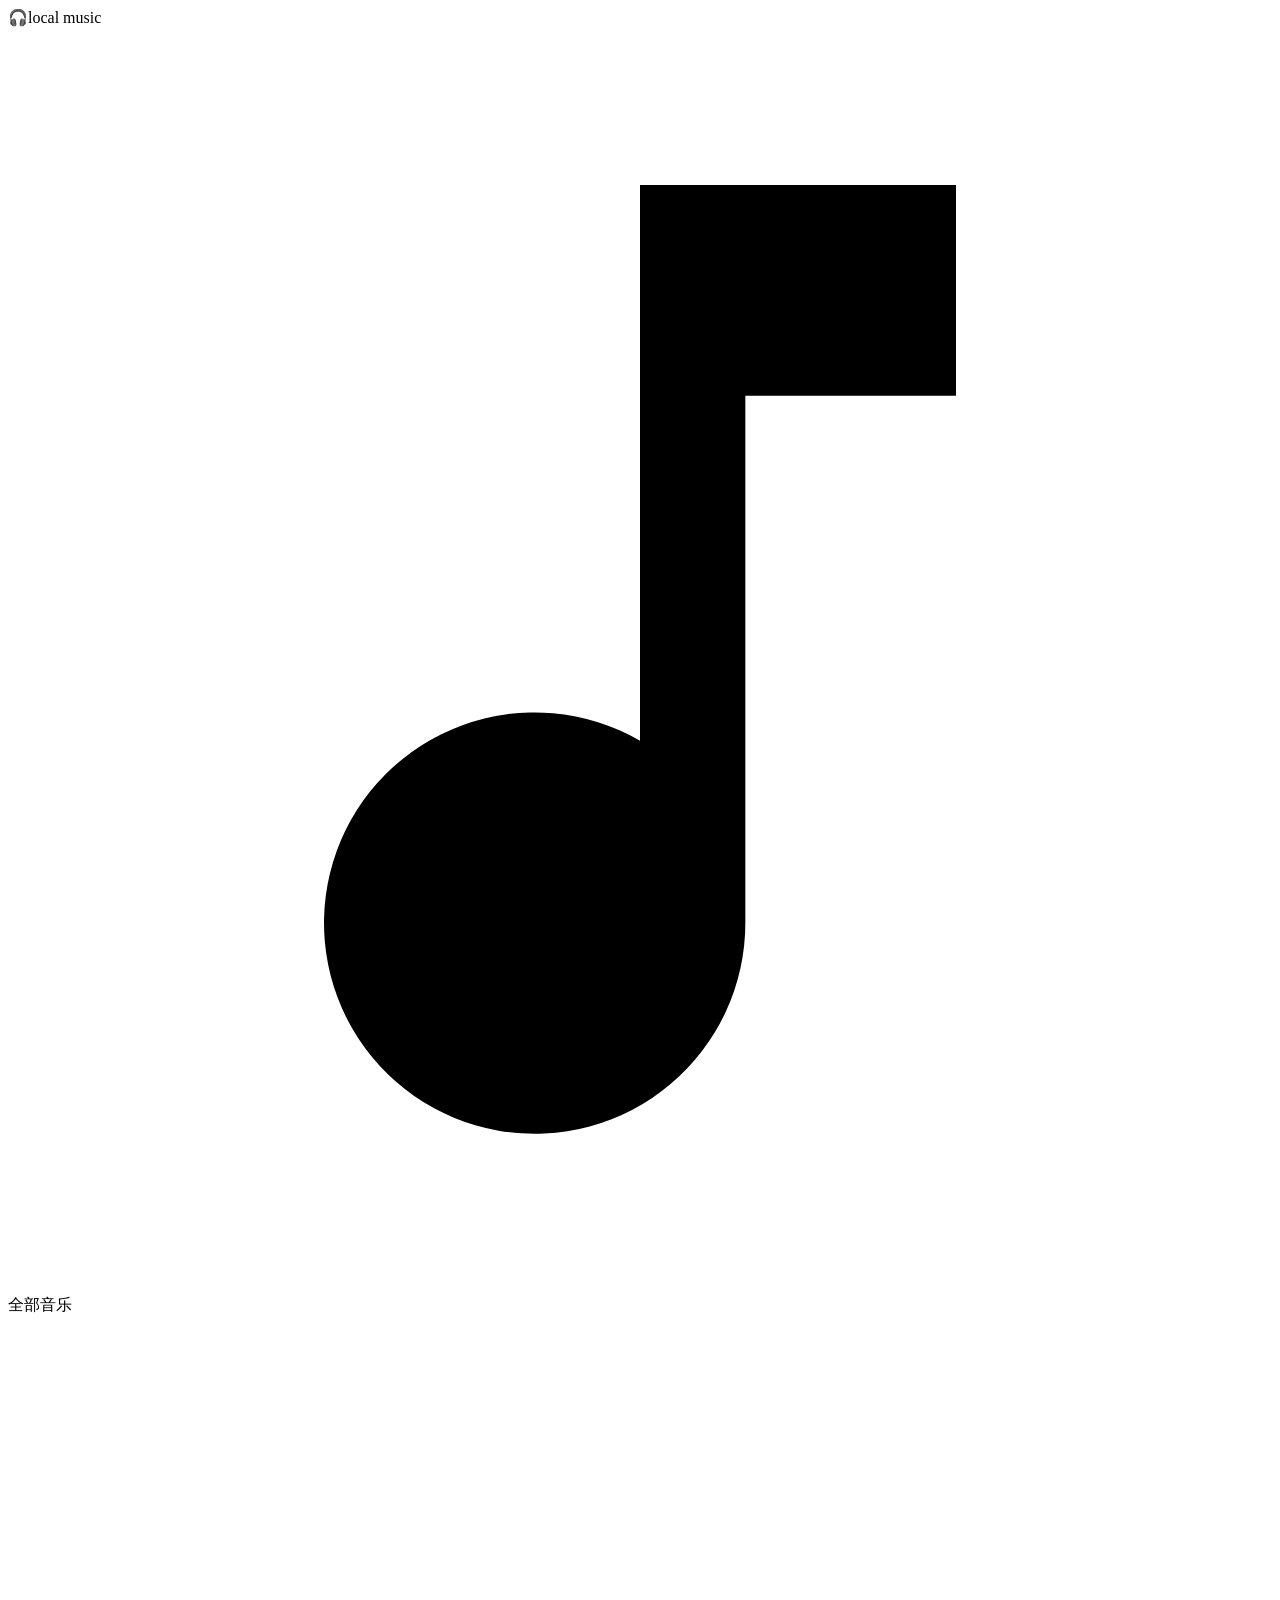
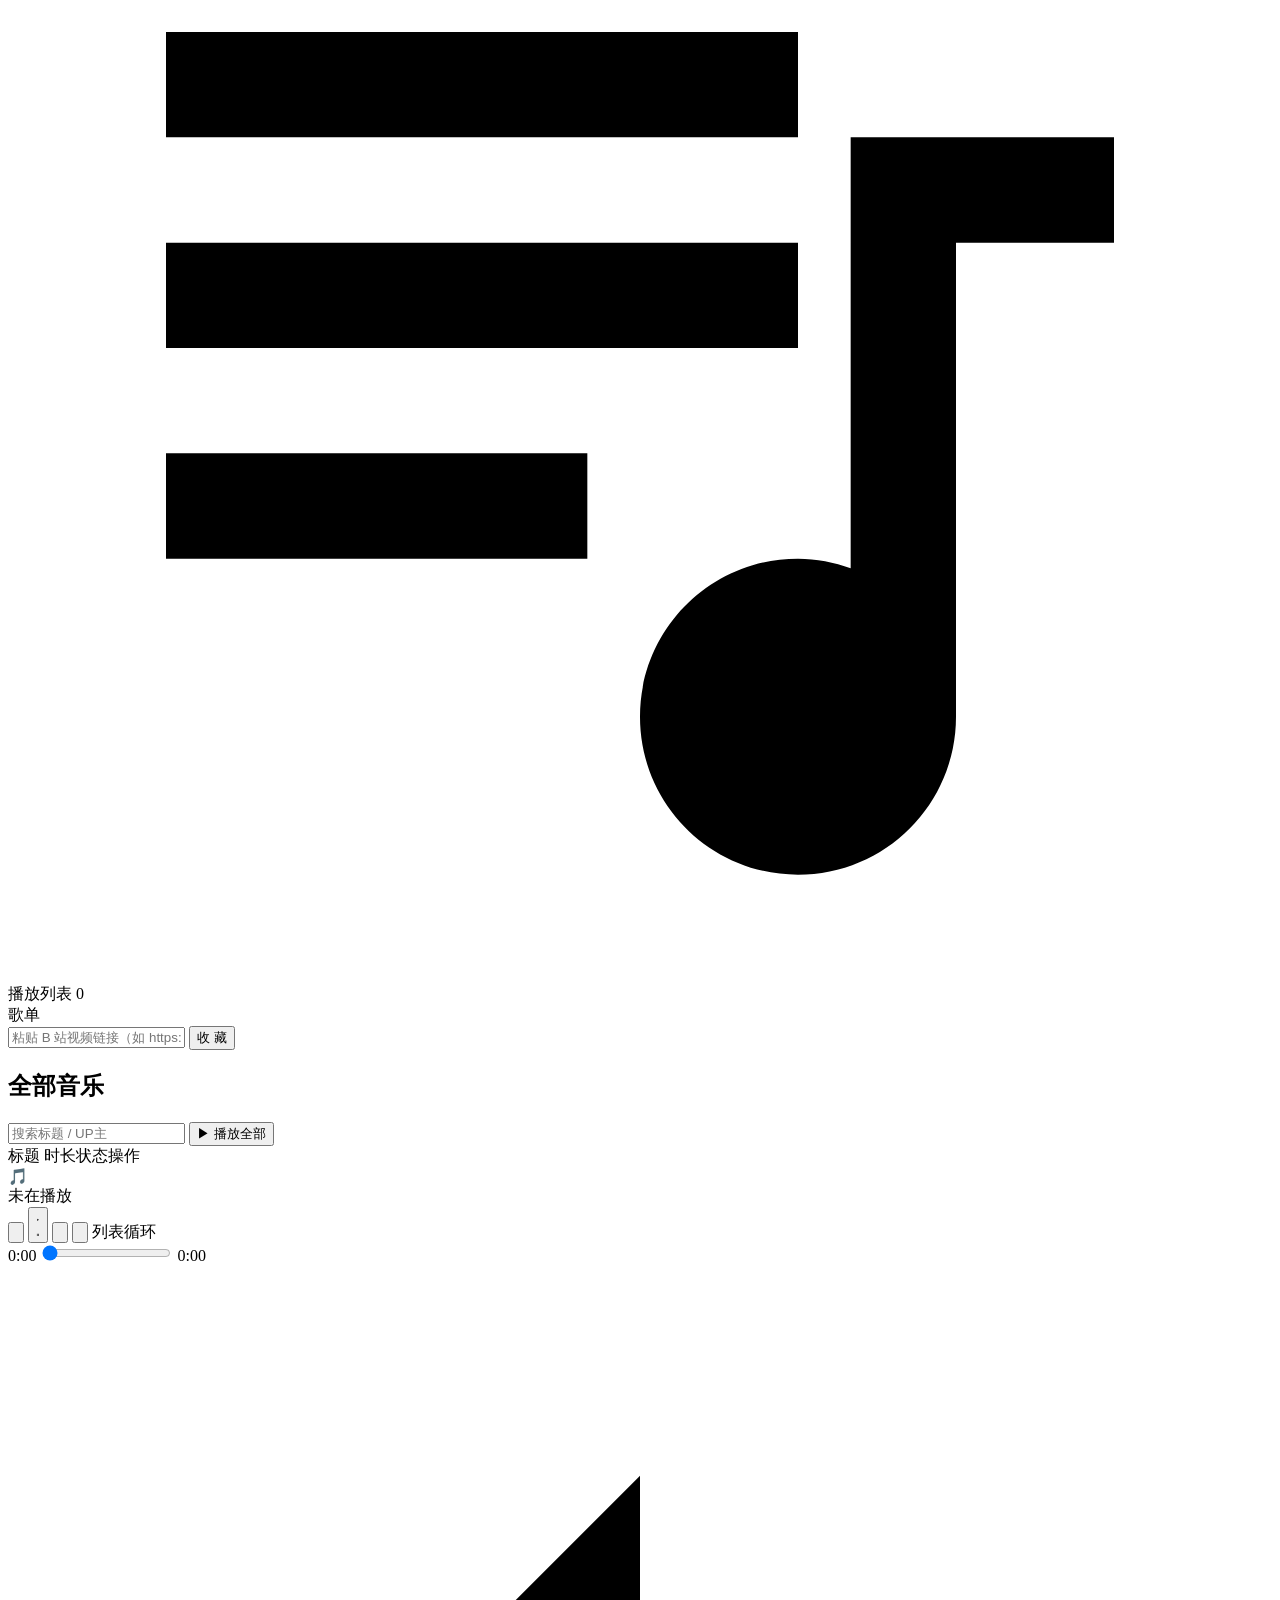
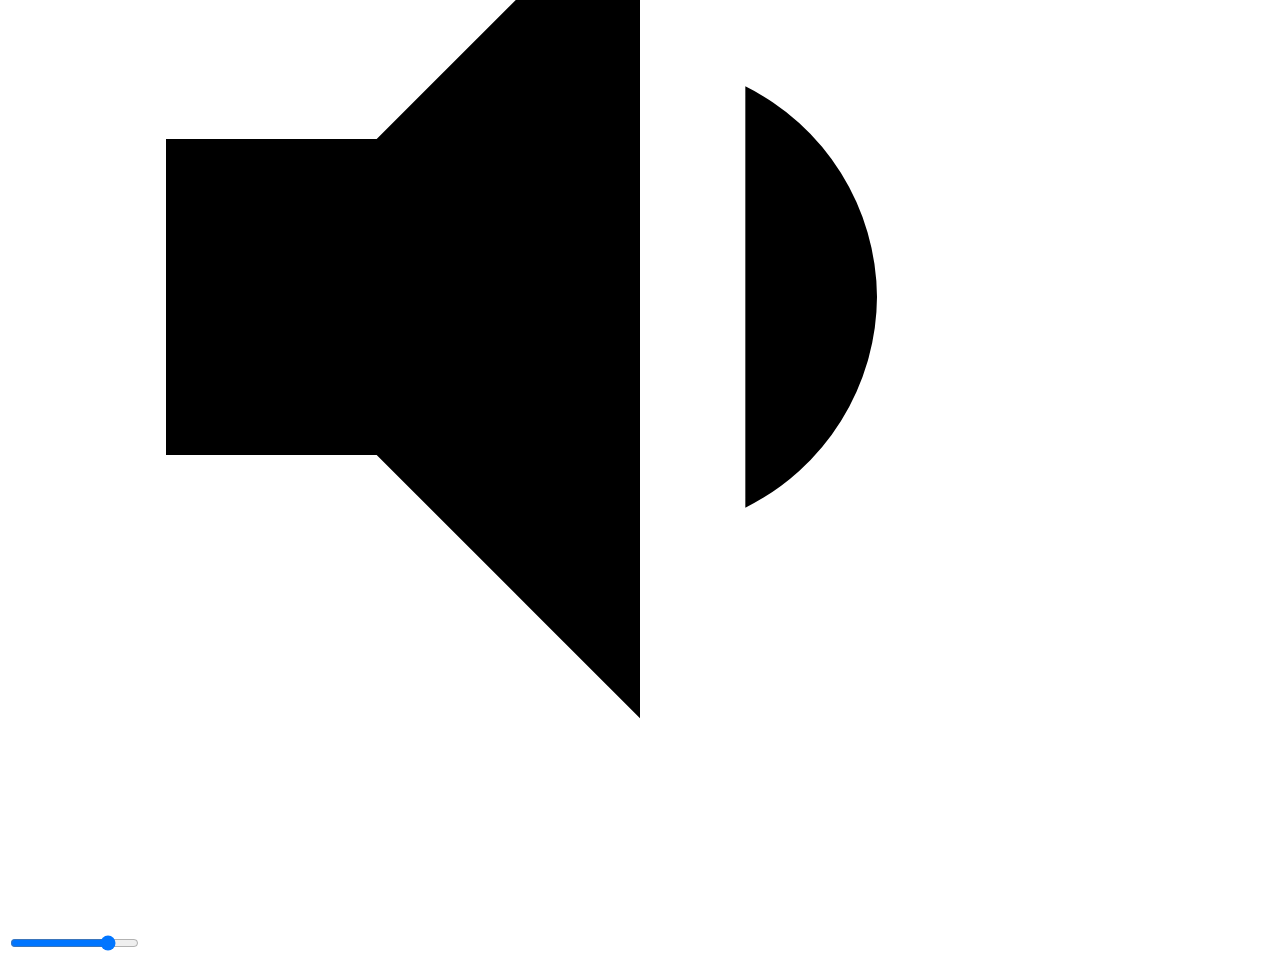
==== static/index.html @ db8c0abe "feat: 子视频链接也能识别所属合集，可一键收齐其余分P 起因：粘贴 BVxxx?p=56 这类单集链接时，yt-dlp 只吐出 1 条 entry， 而 add_tracks 用 `len(ent" ====
<!DOCTYPE html>
<html lang="zh-CN">
<head>
<meta charset="UTF-8">
<meta name="viewport" content="width=device-width, initial-scale=1.0">
<title>local music · 半本地音乐播放器</title>
<link rel="stylesheet" href="/style.css?v=12">
<link rel="icon" href="data:image/svg+xml,%3Csvg xmlns='http://www.w3.org/2000/svg' viewBox='0 0 100 100'%3E%3Ctext y='.9em' font-size='90'%3E🎧%3C/text%3E%3C/svg%3E">
</head>
<body>
<div id="app">
  <!-- 侧边栏 -->
  <aside>
    <div class="logo"><span class="logo-icon">🎧</span>local music</div>
    <nav id="sidebar-nav">
      <div class="nav-item" data-view="all">
        <svg viewBox="0 0 24 24"><path d="M12 3v10.55A4 4 0 1 0 14 17V7h4V3h-6z"/></svg>
        全部音乐
      </div>
      <div class="nav-item" data-view="queue">
        <svg viewBox="0 0 24 24"><path d="M15 6H3v2h12V6zm0 4H3v2h12v-2zM3 16h8v-2H3v2zm13-8v8.18c-.31-.11-.65-.18-1-.18-1.66 0-3 1.34-3 3s1.34 3 3 3 3-1.34 3-3V10h3V8h-5z"/></svg>
        播放列表
        <span class="pl-count">0</span>
      </div>
      <div class="nav-sep">歌单</div>
      <div id="playlist-nav"></div>
    </nav>
  </aside>

  <!-- 主区域 -->
  <main>
    <header class="add-bar">
      <input id="url-input" type="text" placeholder="粘贴 B 站视频链接（如 https://www.bilibili.com/video/BVxxxx 或 b23.tv 短链）">
      <button id="btn-add">收 藏</button>
    </header>

    <div class="toolbar">
      <h2 id="view-title">全部音乐</h2>
      <span id="view-count" class="count"></span>
      <div class="toolbar-right">
        <input id="search-input" type="text" placeholder="搜索标题 / UP主">
        <button id="btn-play-all" class="primary-btn">▶ 播放全部</button>
      </div>
    </div>

    <div class="list-head">
      <span class="head-check"></span>
      <span style="width:44px"></span><span class="th-title">标题</span>
      <span class="th-dur">时长</span><span class="th-status">状态</span><span class="th-act">操作</span>
    </div>
    <div id="track-list" class="track-list"></div>
    <div id="empty-tip" class="empty-tip" hidden>
      <div class="empty-icon">🎵</div>
      <p>还没有收藏音乐</p>
      <p class="sub">把 B 站视频链接粘贴到上方，点「收藏」试试</p>
    </div>

    <!-- 多选操作栏 -->
    <div id="sel-bar" class="sel-bar" hidden>
      <span id="sel-count">已选 0 首</span>
      <div class="sel-acts">
        <button class="sel-btn" data-selact="play">▶ 播放选中</button>
        <button class="sel-btn" data-selact="download">⬇ 下载选中</button>
        <button class="sel-btn" data-selact="addpl">＋ 加入歌单</button>
        <button class="sel-btn ghost" data-selact="clear">取消选择</button>
      </div>
    </div>
  </main>

  <!-- 播放器（固定底部，网易云风格） -->
  <footer id="player">
    <div class="now-playing">
      <div id="np-cover" class="np-cover">🎵</div>
      <div class="np-meta">
        <div id="np-title">未在播放</div>
        <div id="np-artist"></div>
      </div>
    </div>
    <div class="player-center">
      <div class="controls">
        <button id="btn-prev" title="上一首"><svg viewBox="0 0 24 24"><path d="M6 6h2v12H6zm3.5 6l8.5 6V6z"/></svg></button>
        <button id="btn-play" class="play-btn" title="播放/暂停">
          <svg id="icon-play" viewBox="0 0 24 24"><path d="M8 5v14l11-7z"/></svg>
          <svg id="icon-pause" class="hide" viewBox="0 0 24 24"><path d="M6 5h4v14H6zM14 5h4v14h-4z"/></svg>
        </button>
        <button id="btn-next" title="下一首"><svg viewBox="0 0 24 24"><path d="M16 6h2v12h-2zM6 18l8.5-6L6 6z"/></svg></button>
        <button id="btn-mode" class="mode-btn" title="切换播放模式">
          <svg id="mode-icon" viewBox="0 0 24 24"><path d="M7 7h10v3l4-4-4-4v3H5v6h2V7zm10 10H7v-3l-4 4 4 4v-3h12v-6h-2v4z"/></svg>
        </button>
        <span id="mode-label">列表循环</span>
      </div>
      <div class="progress-row">
        <span id="time-cur">0:00</span>
        <input id="progress" type="range" min="0" max="1000" value="0">
        <span id="time-total">0:00</span>
      </div>
    </div>
    <div class="player-right">
      <svg class="vol-icon" viewBox="0 0 24 24"><path d="M3 9v6h4l5 5V4L7 9H3zm13.5 3a4.5 4.5 0 0 0-2.5-4v8a4.5 4.5 0 0 0 2.5-4z"/></svg>
      <input id="volume" type="range" min="0" max="100" value="80">
    </div>
  </footer>
</div>

<audio id="audio" preload="auto"></audio>

<!-- 右键菜单 -->
<div id="ctx-menu" class="ctx-menu" hidden></div>
<!-- 加入歌单弹出层 -->
<div id="playlist-popover" class="popover" hidden>
  <div class="popover-title">加入歌单</div>
  <div id="popover-list"></div>
</div>
<!-- 新建 / 重命名歌单弹窗 -->
<div id="modal-overlay" class="modal-overlay" hidden>
  <div class="modal">
    <div class="modal-title" id="modal-title">新建歌单</div>
    <input id="modal-input" type="text" maxlength="30" placeholder="给歌单起个名字">
    <div class="modal-btns">
      <button id="modal-cancel" class="mbtn">取消</button>
      <button id="modal-ok" class="mbtn primary">创 建</button>
    </div>
  </div>
</div>
<!-- 通用确认弹窗 -->
<div id="confirm-overlay" class="modal-overlay" hidden>
  <div class="modal confirm-modal">
    <div class="modal-title" id="confirm-title">确认操作</div>
    <div class="confirm-text" id="confirm-text"></div>
    <div class="modal-btns">
      <button id="confirm-cancel" class="mbtn">取消</button>
      <button id="confirm-ok" class="mbtn danger">删 除</button>
    </div>
  </div>
</div>
<div id="toast-wrap"></div>

<script src="/app.js?v=12"></script>
</body>
</html>
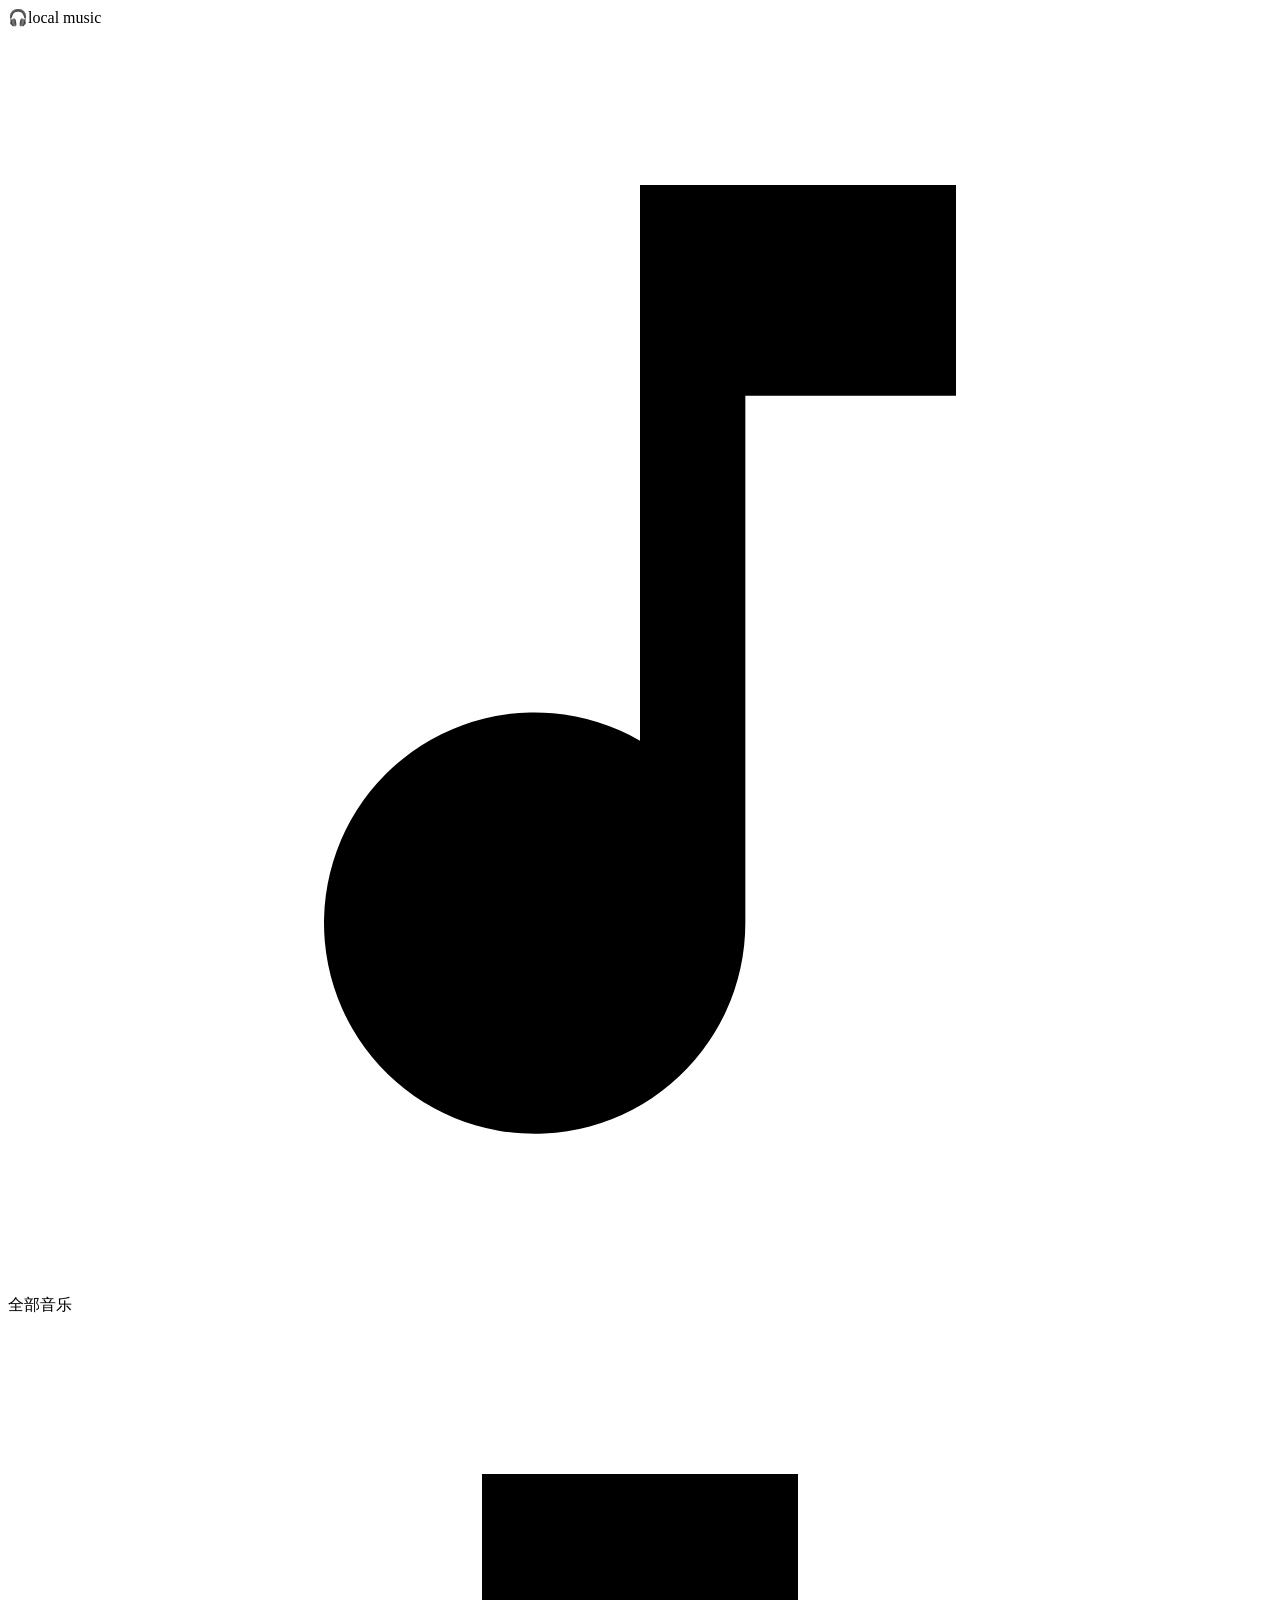
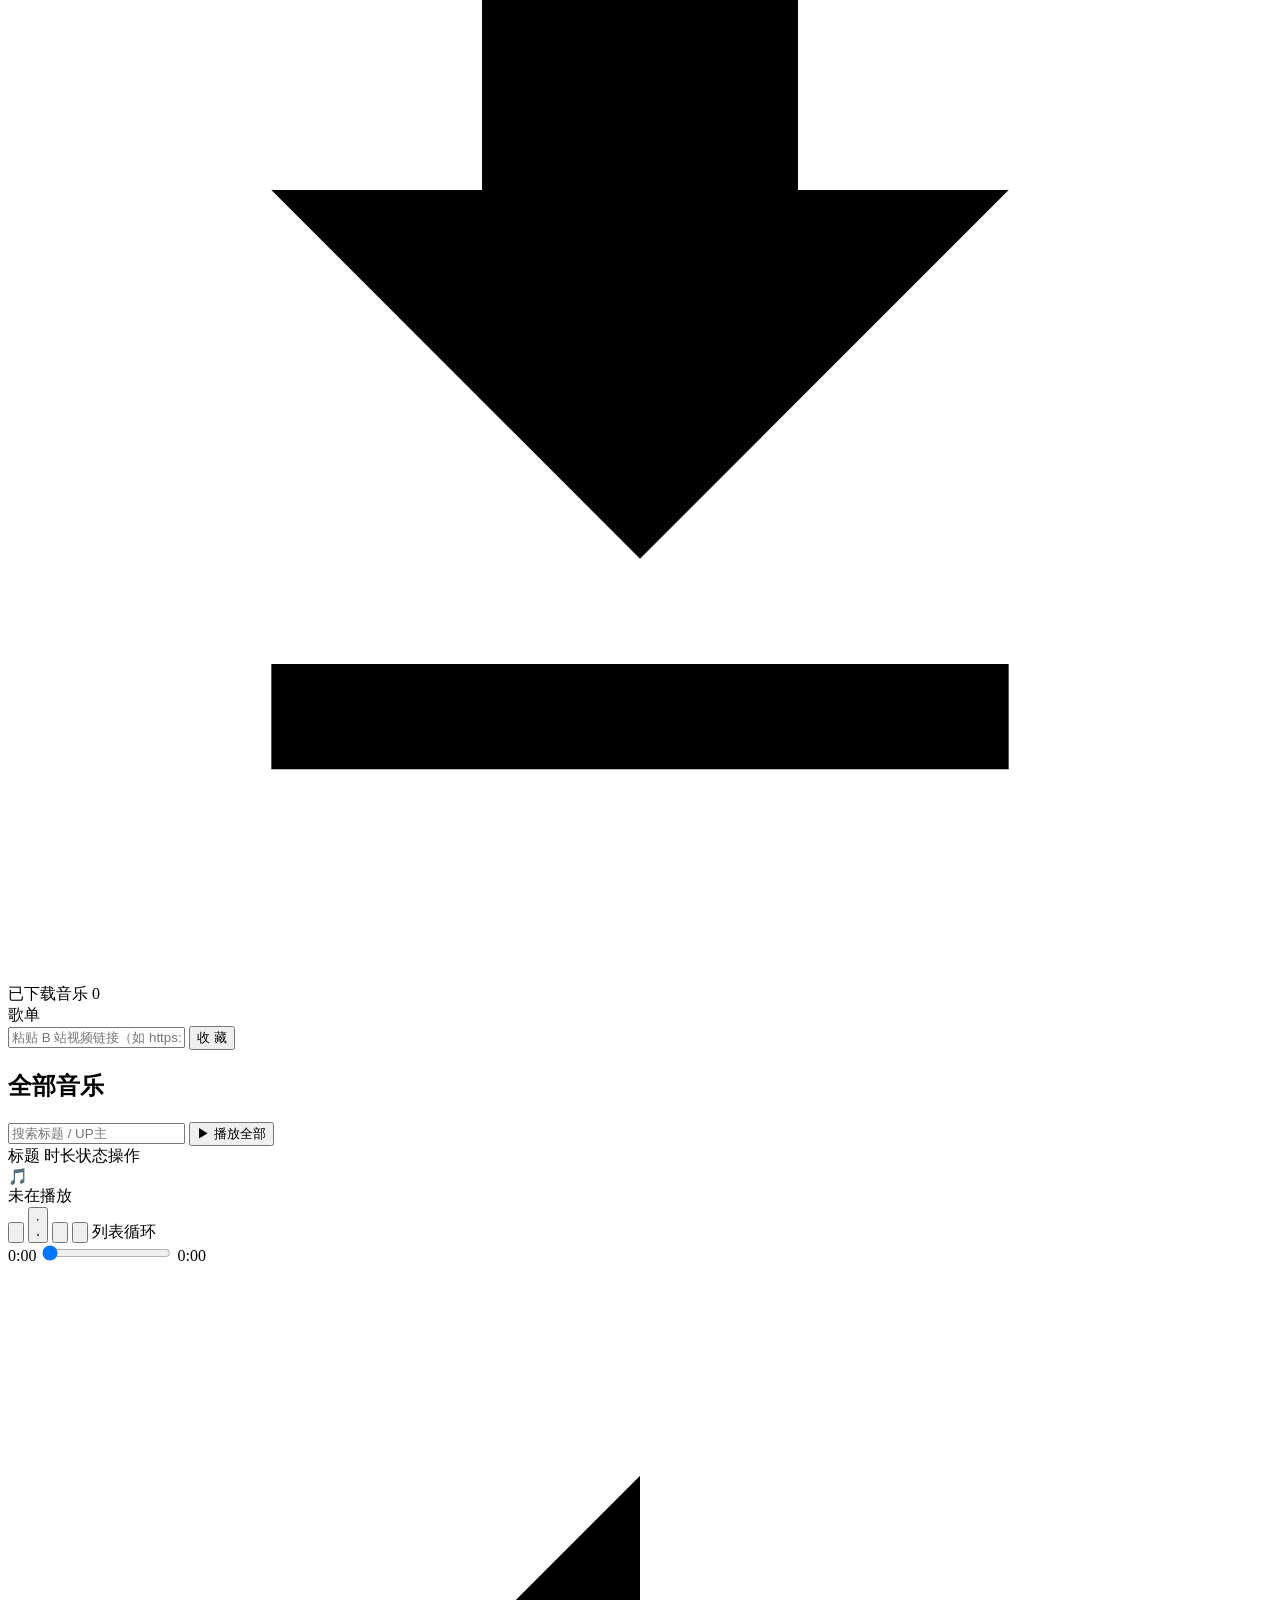
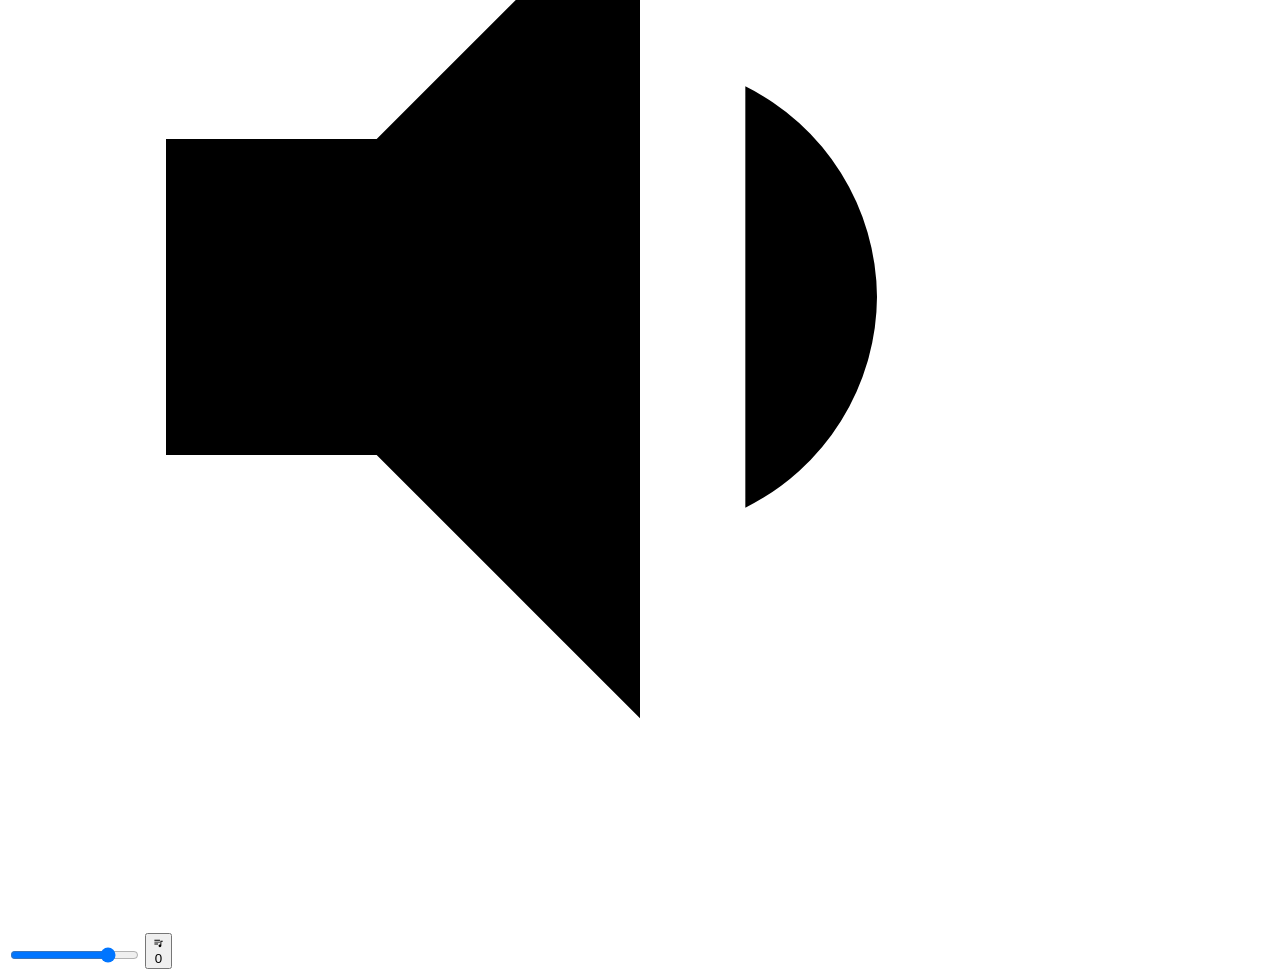
==== commit ed03722b: "feat: 播放列表改为底部弹出面板、新增「已下载音乐」；全部音乐支持分组/列表与拖动排序 UI / 交互 - 播放列表从侧栏挪到播放条右侧按钮（带队列数），点击从底部弹出面板（网易云式）：   可拖" ====
--- a/static/index.html
+++ b/static/index.html
@@ -4,8 +4,8 @@
 <meta charset="UTF-8">
 <meta name="viewport" content="width=device-width, initial-scale=1.0">
 <title>local music · 半本地音乐播放器</title>
-<link rel="stylesheet" href="/style.css?v=12">
-<link rel="icon" href="data:image/svg+xml,%3Csvg xmlns='http://www.w3.org/2000/svg' viewBox='0 0 100 100'%3E%3Ctext y='.9em' font-size='90'%3E🎧%3C/text%3E%3C/svg%3E">
+<link rel="stylesheet" href="/style.css?v=25">
+<link rel="icon" type="image/png" href="/favicon.png?v=1">
 </head>
 <body>
 <div id="app">
@@ -17,10 +17,10 @@
         <svg viewBox="0 0 24 24"><path d="M12 3v10.55A4 4 0 1 0 14 17V7h4V3h-6z"/></svg>
         全部音乐
       </div>
-      <div class="nav-item" data-view="queue">
-        <svg viewBox="0 0 24 24"><path d="M15 6H3v2h12V6zm0 4H3v2h12v-2zM3 16h8v-2H3v2zm13-8v8.18c-.31-.11-.65-.18-1-.18-1.66 0-3 1.34-3 3s1.34 3 3 3 3-1.34 3-3V10h3V8h-5z"/></svg>
-        播放列表
-        <span class="pl-count">0</span>
+      <div class="nav-item" data-view="downloaded">
+        <svg viewBox="0 0 24 24"><path d="M19 9h-4V3H9v6H5l7 7 7-7zM5 18v2h14v-2H5z"/></svg>
+        已下载音乐
+        <span class="pl-count" id="dl-count">0</span>
       </div>
       <div class="nav-sep">歌单</div>
       <div id="playlist-nav"></div>
@@ -39,6 +39,10 @@
       <span id="view-count" class="count"></span>
       <div class="toolbar-right">
         <input id="search-input" type="text" placeholder="搜索标题 / UP主">
+        <button id="btn-all-view" class="view-toggle" hidden>
+          <svg id="all-view-icon" viewBox="0 0 24 24"><path d="M3 3h8v8H3V3zm10 0h8v8h-8V3zM3 13h8v8H3v-8zm10 0h8v8h-8v-8z"/></svg>
+          <span id="all-view-label">分组</span>
+        </button>
         <button id="btn-play-all" class="primary-btn">▶ 播放全部</button>
       </div>
     </div>
@@ -75,6 +79,9 @@
         <div id="np-title">未在播放</div>
         <div id="np-artist"></div>
       </div>
+      <button id="btn-share" class="np-share" title="分享这首歌的链接" hidden>
+        <svg viewBox="0 0 24 24"><path d="M18 16.08c-.76 0-1.44.3-1.96.77L8.91 12.7c.05-.23.09-.46.09-.7s-.04-.47-.09-.7l7.05-4.11c.54.5 1.25.81 2.04.81 1.66 0 3-1.34 3-3s-1.34-3-3-3-3 1.34-3 3c0 .24.04.47.09.7L8.04 9.81C7.5 9.31 6.79 9 6 9c-1.66 0-3 1.34-3 3s1.34 3 3 3c.79 0 1.5-.31 2.04-.81l7.12 4.16c-.05.21-.08.43-.08.65 0 1.61 1.31 2.92 2.92 2.92s2.92-1.31 2.92-2.92-1.31-2.92-2.92-2.92z"/></svg>
+      </button>
     </div>
     <div class="player-center">
       <div class="controls">
@@ -98,11 +105,33 @@
     <div class="player-right">
       <svg class="vol-icon" viewBox="0 0 24 24"><path d="M3 9v6h4l5 5V4L7 9H3zm13.5 3a4.5 4.5 0 0 0-2.5-4v8a4.5 4.5 0 0 0 2.5-4z"/></svg>
       <input id="volume" type="range" min="0" max="100" value="80">
+      <button id="btn-queue" class="qp-toggle" title="播放列表" aria-label="播放列表">
+        <svg viewBox="0 0 24 24"><path d="M15 6H3v2h12V6zm0 4H3v2h12v-2zM3 16h8v-2H3v2zm13-8v8.18c-.31-.11-.65-.18-1-.18-1.66 0-3 1.34-3 3s1.34 3 3 3 3-1.34 3-3V10h3V8h-5z"/></svg>
+        <span id="btn-queue-count" class="qp-count">0</span>
+      </button>
     </div>
   </footer>
 </div>
 
 <audio id="audio" preload="auto"></audio>
+
+<!-- 播放列表面板（网易云风格：从底部播放条上方弹出） -->
+<div id="queue-panel" class="queue-panel" hidden>
+  <div class="qp-head">
+    <div class="qp-title">当前播放 <span id="qp-count">(0)</span></div>
+    <div class="qp-acts">
+      <button id="qp-play-all" class="qp-btn">播放全部</button>
+      <button id="qp-clear" class="qp-btn">清空</button>
+      <button id="qp-close" class="qp-btn qp-x" title="关闭" aria-label="关闭">✕</button>
+    </div>
+  </div>
+  <div id="queue-panel-list" class="track-list qp-list"></div>
+  <div id="qp-empty" class="qp-empty" hidden>
+    <div class="qp-empty-icon">📋</div>
+    <p>播放列表是空的</p>
+    <p class="sub">从歌单或全部音乐中点歌，就会出现在这里</p>
+  </div>
+</div>
 
 <!-- 右键菜单 -->
 <div id="ctx-menu" class="ctx-menu" hidden></div>
@@ -133,8 +162,20 @@
     </div>
   </div>
 </div>
+<!-- 分享弹窗 -->
+<div id="share-overlay" class="modal-overlay" hidden>
+  <div class="modal share-modal">
+    <div class="modal-title" id="share-title">分享链接</div>
+    <div class="share-sub" id="share-sub"></div>
+    <input id="share-url" class="share-url" type="text" readonly spellcheck="false">
+    <div class="modal-btns">
+      <button id="share-info" class="mbtn">复制歌曲信息</button>
+      <button id="share-copy" class="mbtn primary">复制链接</button>
+    </div>
+  </div>
+</div>
 <div id="toast-wrap"></div>
 
-<script src="/app.js?v=12"></script>
+<script src="/app.js?v=25"></script>
 </body>
 </html>
